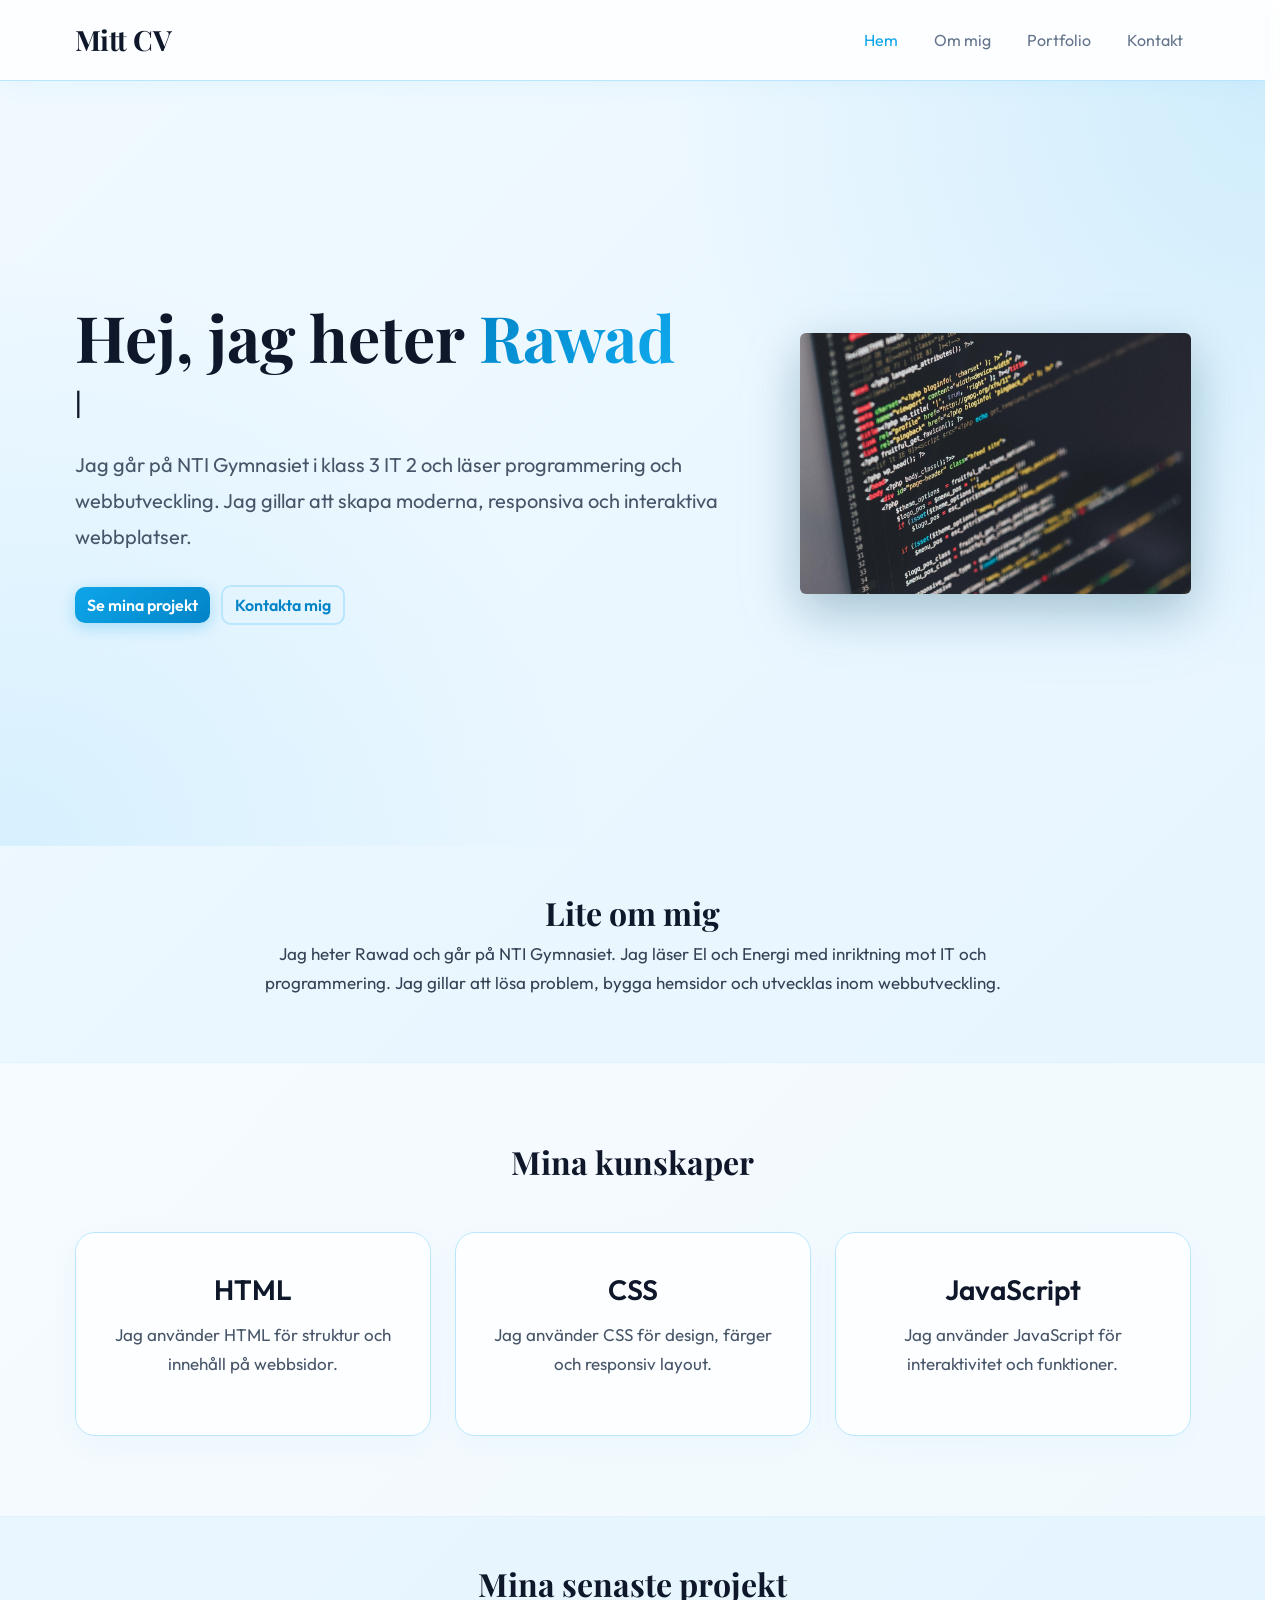
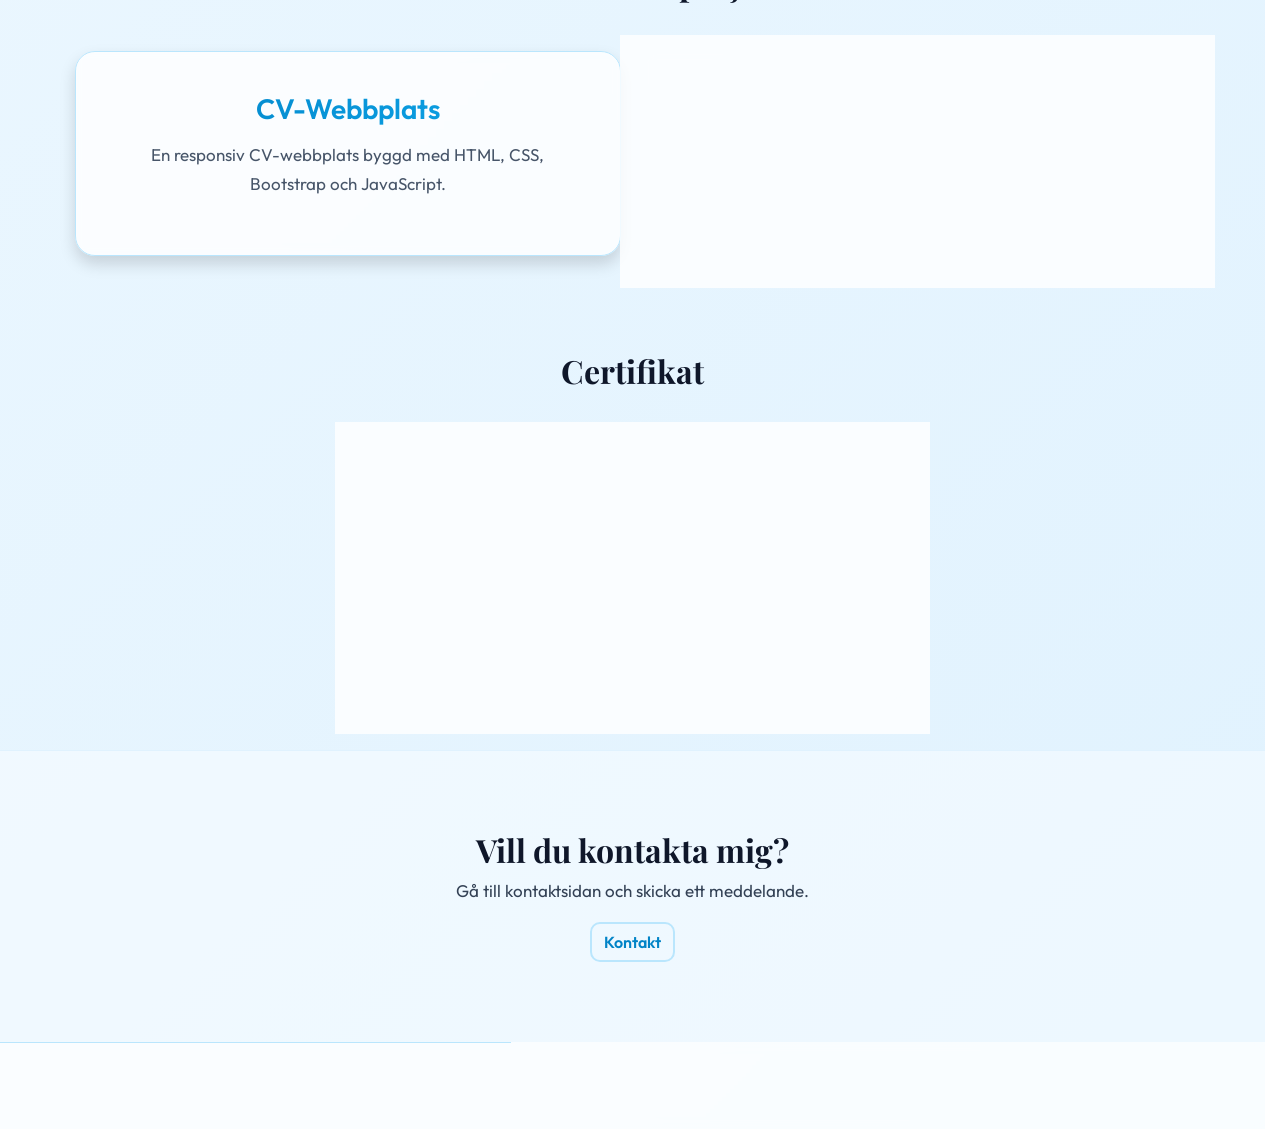
==== index.html @ 8883fb34 "Add files via upload" ====
<!DOCTYPE html>
<html lang="sv">
<head>
    <meta charset="UTF-8">
    <meta name="viewport" content="width=device-width, initial-scale=1.0">
    <title>Rawad | CV</title>
    <link rel="stylesheet" href="css/style.css">
    <link href="https://cdn.jsdelivr.net/npm/bootstrap@5.3.3/dist/css/bootstrap.min.css" rel="stylesheet">
</head>

<body>

<nav class="navbar navbar-expand-lg navbar-dark">
    <div class="container">
        <a class="navbar-brand" href="index.html">Mitt CV</a>

        <button class="navbar-toggler" type="button" data-bs-toggle="collapse" data-bs-target="#navbarNav">
            <span class="navbar-toggler-icon"></span>
        </button>

        <div class="collapse navbar-collapse" id="navbarNav">
            <ul class="navbar-nav ms-auto">
                <li class="nav-item"><a class="nav-link active" href="index.html">Hem</a></li>
                <li class="nav-item"><a class="nav-link" href="about.html">Om mig</a></li>
                <li class="nav-item"><a class="nav-link" href="portfolio.html">Portfolio</a></li>
                <li class="nav-item"><a class="nav-link" href="contact.html">Kontakt</a></li>
            </ul>
        </div>
    </div>
</nav>

<section class="hero">
    <div class="container">
        <div class="hero-content">

            <div class="hero-text">
                <h1>Hej, jag heter <span class="neon-name">Rawad</span></h1>

                <h2 class="typing-text">
                    <span id="typing"></span><span class="cursor">|</span>
                </h2>

                <p>
                    Jag går på NTI Gymnasiet i klass 3 IT 2 och läser programmering
                    och webbutveckling. Jag gillar att skapa moderna, responsiva och
                    interaktiva webbplatser.
                </p>

                <a href="portfolio.html" class="btn btn-primary">Se mina projekt</a>
                <a href="contact.html" class="btn btn-outline-dark ms-2">Kontakta mig</a>
            </div>

            <div class="hero-image">
                <img src="images/code.jpg" alt="Programmering illustration" class="rounded shadow-lg">
            </div>

        </div>
    </div>
</section>

<section class="container py-5">
    <div class="row justify-content-center text-center">
        <div class="col-md-8">
            <h2>Lite om mig</h2>
            <p>
                Jag heter Rawad och går på NTI Gymnasiet. Jag läser El och Energi
                med inriktning mot IT och programmering. Jag gillar att lösa problem,
                bygga hemsidor och utvecklas inom webbutveckling.
            </p>
        </div>
    </div>
</section>

<section class="skills">
    <div class="container">
        <h2>Mina kunskaper</h2>

        <div class="row g-4">
            <div class="col-md-4">
                <div class="skill-card">
                    <h3>HTML</h3>
                    <p>Jag använder HTML för struktur och innehåll på webbsidor.</p>
                </div>
            </div>

            <div class="col-md-4">
                <div class="skill-card">
                    <h3>CSS</h3>
                    <p>Jag använder CSS för design, färger och responsiv layout.</p>
                </div>
            </div>

            <div class="col-md-4">
                <div class="skill-card">
                    <h3>JavaScript</h3>
                    <p>Jag använder JavaScript för interaktivitet och funktioner.</p>
                </div>
            </div>
        </div>
    </div>
</section>

<section class="container py-5">
    <h2 class="text-center mb-5">Mina senaste projekt</h2>

    <div class="row g-4">
        <div class="col-md-6">
            <a href="index.html" style="text-decoration: none; color: inherit;">
                <div class="card shadow h-100 p-4 d-flex justify-content-center text-center">
                    <div class="card-body">
                        <h3 class="gradient-text">CV-Webbplats</h3>
                        <p>En responsiv CV-webbplats byggd med HTML, CSS, Bootstrap och JavaScript.</p>
                    </div>
                </div>
            </a>
        </div>

        <div class="col-md-6">
            <a href="https://www.4capital.se/" target="_blank" style="text-decoration: none; color: inherit;">
                <div class="card shadow h-100 p-4 d-flex justify-content-center text-center">
                    <div class="card-body">
                        <h3 class="gradient-text">4 Capital</h3>
                        <p>Ett APL-projekt där jag arbetade med design, struktur och modernisering av en webbplats.</p>
                    </div>
                </div>
            </a>
        </div>
    </div>
</section>

<section class="container py-5">
    <h2 class="text-center mb-5">Certifikat</h2>

    <div class="row g-4 justify-content-center">
        <div class="col-md-6">
            <div class="card shadow h-100 text-center p-4">
                <img src="images/certifkat.png" class="certificate-img mx-auto" alt="CCST IT Support" loading="lazy">
                <h4>Cisco Certified Support Technician IT Support</h4>
                <p>(CCST IT Support)</p>
            </div>
        </div>
    </div>
</section>

<section class="contact-box">
    <div class="container text-center">
        <h2>Vill du kontakta mig?</h2>
        <p>Gå till kontaktsidan och skicka ett meddelande.</p>
        <a href="contact.html" class="btn btn-dark">Kontakt</a>
    </div>
</section>

<footer>
    <p>© 2026 Rawad Alhaj</p>
</footer>

<script src="js/script.js"></script>
<script src="https://cdn.jsdelivr.net/npm/bootstrap@5.3.3/dist/js/bootstrap.bundle.min.js"></script>

</body>
</html>
---- css/style.css ----
@import url('https://fonts.googleapis.com/css2?family=Outfit:wght@300;400;500;600;700&family=Playfair+Display:wght@400;600;700&display=swap');

* {
    box-sizing: border-box;
}

html,
body {
    margin: 0;
    min-height: 100vh;
    display: flex;
    flex-direction: column;
    scrollbar-gutter: stable;
    background: linear-gradient(135deg, #f0f9ff 0%, #e0f2fe 100%) !important; /* Light blue gradient background */
    color: #334155 !important;
    font-family: 'Outfit', sans-serif !important;
}

/* NAVBAR */
.navbar {
    min-height: 80px;
    padding: 0 !important;
    background: rgba(255, 255, 255, 0.85) !important;
    backdrop-filter: blur(12px);
    border-bottom: 1px solid #bae6fd;
    box-shadow: 0 4px 20px rgba(14, 165, 233, 0.05);
}

.navbar .container {
    min-height: 80px;
}

.navbar-brand {
    font-size: 28px !important;
    font-weight: 700;
    color: #0f172a !important; /* Dark Slate */
    font-family: 'Playfair Display', serif !important;
    letter-spacing: -0.5px;
}

.nav-link {
    font-size: 16px !important;
    color: #64748b !important; /* Slate 500 */
    font-weight: 500;
    margin-left: 20px;
    transition: color 0.3s ease;
}

.nav-link:hover,
.nav-link.active {
    color: #0ea5e9 !important; /* Sky Blue primary */
}

/* BACKGROUND FIX */
section,
.container,
.row,
.col-md-4,
.col-md-5,
.col-md-6,
.col-md-7,
.col-md-8,
div {
    background-color: transparent;
}

/* HERO */
.hero {
    min-height: 85vh;
    padding: 100px 20px;
    display: flex;
    align-items: center;
    background: 
        radial-gradient(circle at top right, rgba(14, 165, 233, 0.12), transparent 40%),
        radial-gradient(circle at bottom left, rgba(56, 189, 248, 0.12), transparent 40%),
        transparent !important;
}

.hero-content {
    display: flex;
    align-items: center;
    justify-content: space-between;
    gap: 45px;
    width: 100%;
}

.hero-text {
    max-width: 680px;
    animation: slideIn 1s ease;
}

.hero-text h1 {
    font-size: 64px;
    font-weight: 700;
    color: #0f172a;
    font-family: 'Playfair Display', serif !important;
    line-height: 1.1;
    margin-bottom: 15px;
}

.hero-text p {
    font-size: 20px;
    line-height: 1.8;
    color: #475569;
    margin-bottom: 30px;
}

.neon-name {
    background: linear-gradient(135deg, #0284c7, #0ea5e9, #38bdf8);
    background-size: 200% auto;
    -webkit-background-clip: text;
    -webkit-text-fill-color: transparent;
    animation: shine 4s linear infinite;
    font-weight: 700;
}

.gradient-text {
    background: linear-gradient(135deg, #0284c7, #0ea5e9, #38bdf8);
    background-size: 200% auto;
    -webkit-background-clip: text;
    -webkit-text-fill-color: transparent;
    animation: shine 4s linear infinite;
}

.typing-text {
    color: #0284c7 !important;
    min-height: 35px;
    font-size: 26px;
    margin-bottom: 25px;
    font-weight: 500;
}

.cursor {
    color: #0f172a;
    animation: blink 0.7s infinite;
}

.hero-image img {
    width: 100%;
    max-width: 580px;
    border-radius: 20px;
    filter: drop-shadow(0 20px 30px rgba(14, 165, 233, 0.15));
    animation: float 4s ease-in-out infinite;
}

/* PAGE HEADER */
.page-header {
    padding: 100px 20px 80px;
    text-align: center;
    background: 
        radial-gradient(circle at center, rgba(14, 165, 233, 0.08), transparent 50%),
        transparent !important;
    border-bottom: 1px solid #bae6fd;
}

.page-header h1 {
    font-size: 56px;
    font-weight: 700;
    color: #0f172a;
    font-family: 'Playfair Display', serif !important;
    margin-bottom: 15px;
}

.page-header p {
    color: #64748b;
    font-size: 20px;
}

/* RUBRIKER */
h1, h2, h3, h4 {
    color: #0f172a !important;
}

h2 {
    font-size: 40px;
    font-weight: 700 !important;
    font-family: 'Playfair Display', serif !important;
    margin-bottom: 25px;
}

p, label {
    font-size: 17px;
    line-height: 1.7;
}

/* SKILLS */
.skills {
    padding: 80px 20px;
    background: rgba(255, 255, 255, 0.5) !important;
    border-top: 1px solid #e0f2fe;
    border-bottom: 1px solid #e0f2fe;
}

.skills h2 {
    text-align: center;
    margin-bottom: 50px;
}

/* CARDS */
.skill-card,
.card,
.contact-form {
    background: rgba(255, 255, 255, 0.8) !important;
    backdrop-filter: blur(5px);
    color: #475569 !important;
    border: 1px solid #bae6fd !important;
    border-radius: 20px !important;
    box-shadow: 0 10px 30px rgba(14, 165, 233, 0.04);
    transition: all 0.4s cubic-bezier(0.16, 1, 0.3, 1);
}

.skill-card {
    padding: 40px 30px;
    text-align: center;
    height: 100%;
}

.skill-card:hover,
.card:hover,
.contact-form:hover {
    transform: translateY(-10px);
    box-shadow: 0 20px 40px rgba(14, 165, 233, 0.12);
    border-color: #38bdf8 !important;
}

.card-body {
    padding: 30px;
}

.card h3,
.card h4,
.skill-card h3 {
    color: #0f172a !important;
    font-weight: 600;
    margin-bottom: 15px;
}

.card-img-top {
    height: 240px;
    object-fit: cover;
    border-bottom: 1px solid #bae6fd;
    border-radius: 20px 20px 0 0 !important;
}

.certificate-img {
    height: 100px;
    object-fit: contain;
    margin-bottom: 25px;
}

/* CONTACT */
.contact-box {
    background: rgba(255, 255, 255, 0.4) !important;
    padding: 80px 20px;
    border-top: 1px solid #e0f2fe;
}

.contact-form {
    padding: 40px;
}

.form-control {
    background: #f0f9ff !important;
    color: #0f172a !important;
    border: 1px solid #bae6fd !important;
    border-radius: 10px !important;
    padding: 12px 15px;
    font-size: 16px;
}

.form-control:focus {
    background: #ffffff !important;
    border-color: #0ea5e9 !important;
    box-shadow: 0 0 0 4px rgba(14, 165, 233, 0.15) !important;
}

.form-label {
    font-weight: 500;
    color: #334155 !important;
    margin-bottom: 8px;
}

/* BUTTONS */
.btn {
    padding: 12px 28px;
    border-radius: 10px !important;
    font-weight: 600 !important;
    font-size: 16px;
    transition: all 0.3s ease;
}

.btn-primary {
    background: linear-gradient(135deg, #0ea5e9, #0284c7) !important;
    border: none !important;
    color: #ffffff !important;
    box-shadow: 0 4px 15px rgba(14, 165, 233, 0.3);
}

.btn-primary:hover {
    transform: translateY(-2px);
    box-shadow: 0 8px 25px rgba(14, 165, 233, 0.5);
}

.btn-outline-dark,
.btn-dark {
    background: transparent !important;
    color: #0284c7 !important;
    border: 2px solid #bae6fd !important;
}

.btn-outline-dark:hover,
.btn-dark:hover {
    background: #e0f2fe !important;
    color: #0284c7 !important;
    border-color: #7dd3fc !important;
}

/* FOOTER */
footer {
    margin-top: auto;
    background: rgba(255, 255, 255, 0.8) !important;
    backdrop-filter: blur(5px);
    color: #64748b !important;
    text-align: center;
    padding: 30px;
    border-top: 1px solid #bae6fd;
}

footer p {
    margin: 0;
    font-size: 15px;
}

/* ANIMATIONER */
@keyframes shine {
    to {
        background-position: 200% center;
    }
}

@keyframes float {
    0% { transform: translateY(0); }
    50% { transform: translateY(-15px); }
    100% { transform: translateY(0); }
}

@keyframes slideIn {
    from { opacity: 0; transform: translateX(-30px); }
    to { opacity: 1; transform: translateX(0); }
}

@keyframes blink {
    50% { opacity: 0; }
}

/* MOBIL */
@media (max-width: 992px) {
    .hero {
        padding: 60px 20px;
    }

    .hero-content {
        flex-direction: column;
        text-align: center;
    }

    .hero-text h1 {
        font-size: 42px;
    }

    .typing-text {
        font-size: 20px;
    }

    .page-header h1 {
        font-size: 42px;
    }

    .hero-text p {
        font-size: 18px;
    }

    .hero-image img {
        max-width: 300px;
        margin-top: 30px;
    }
}
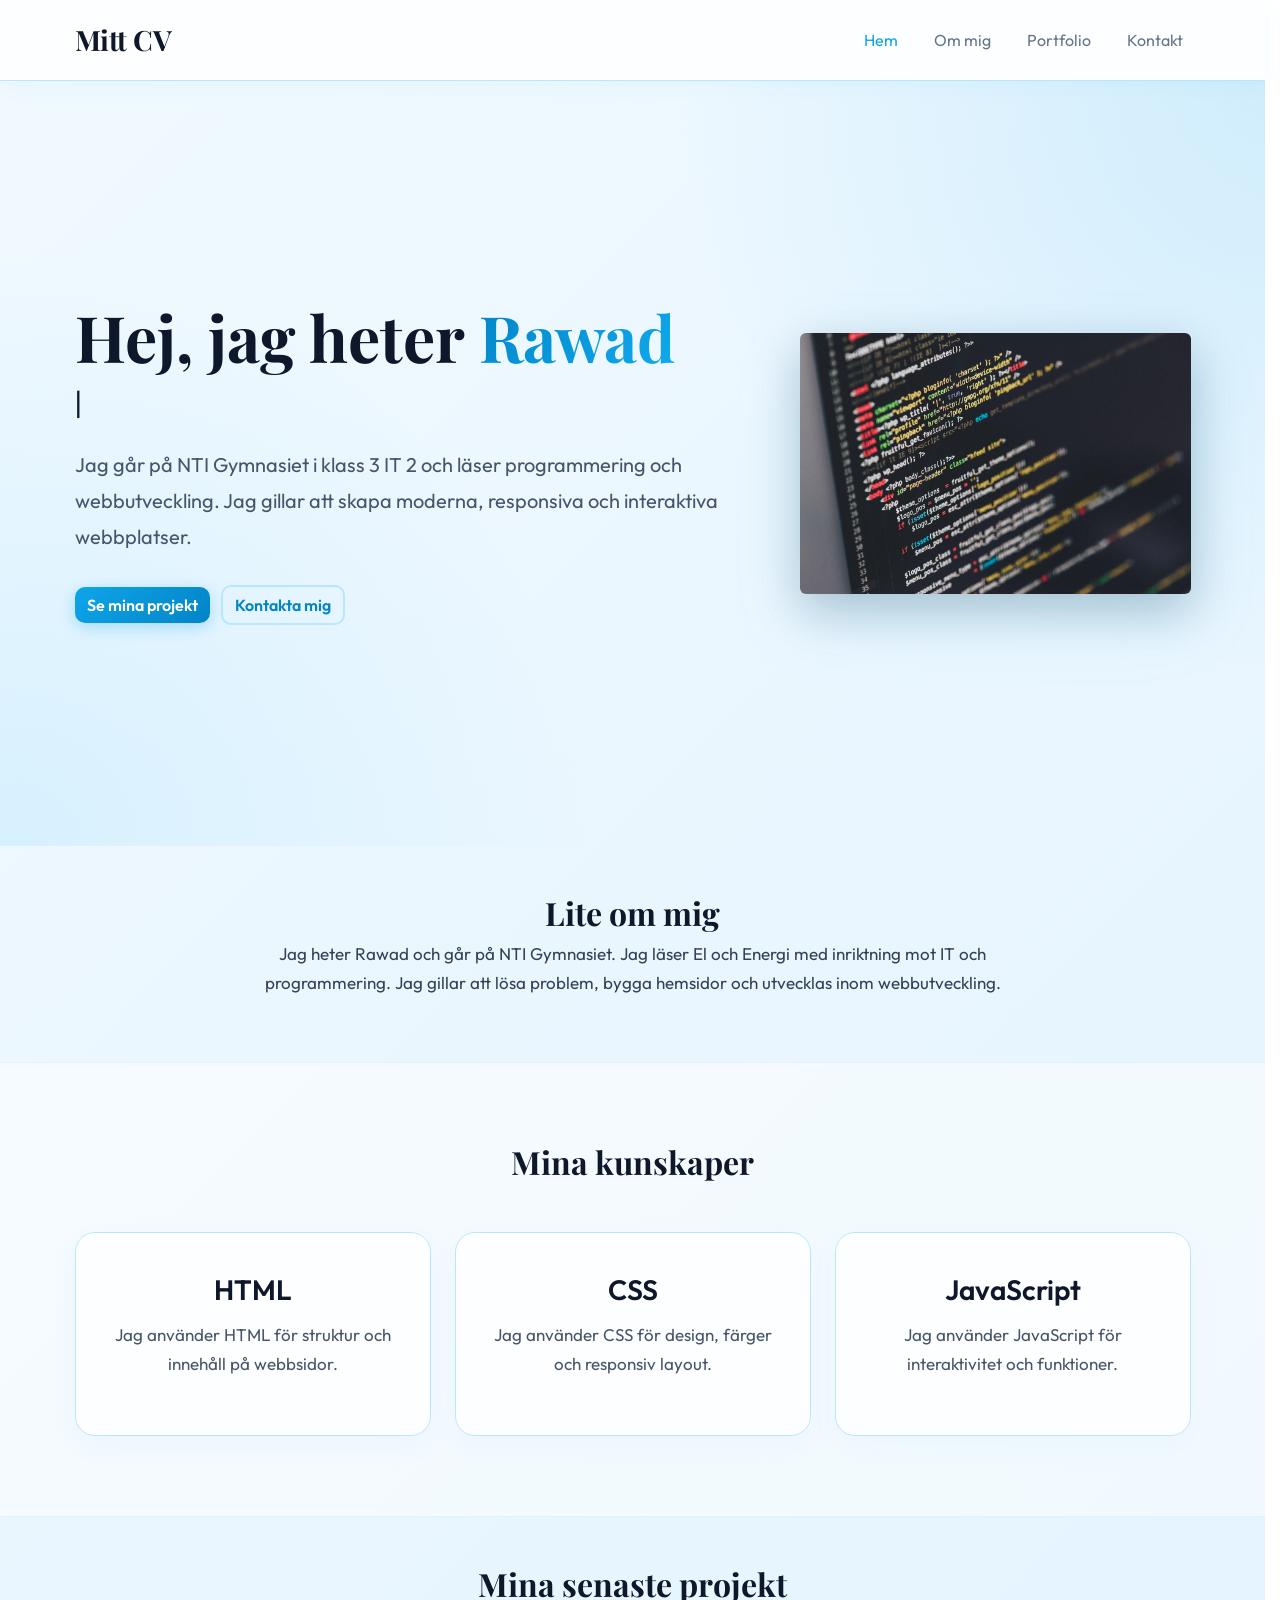
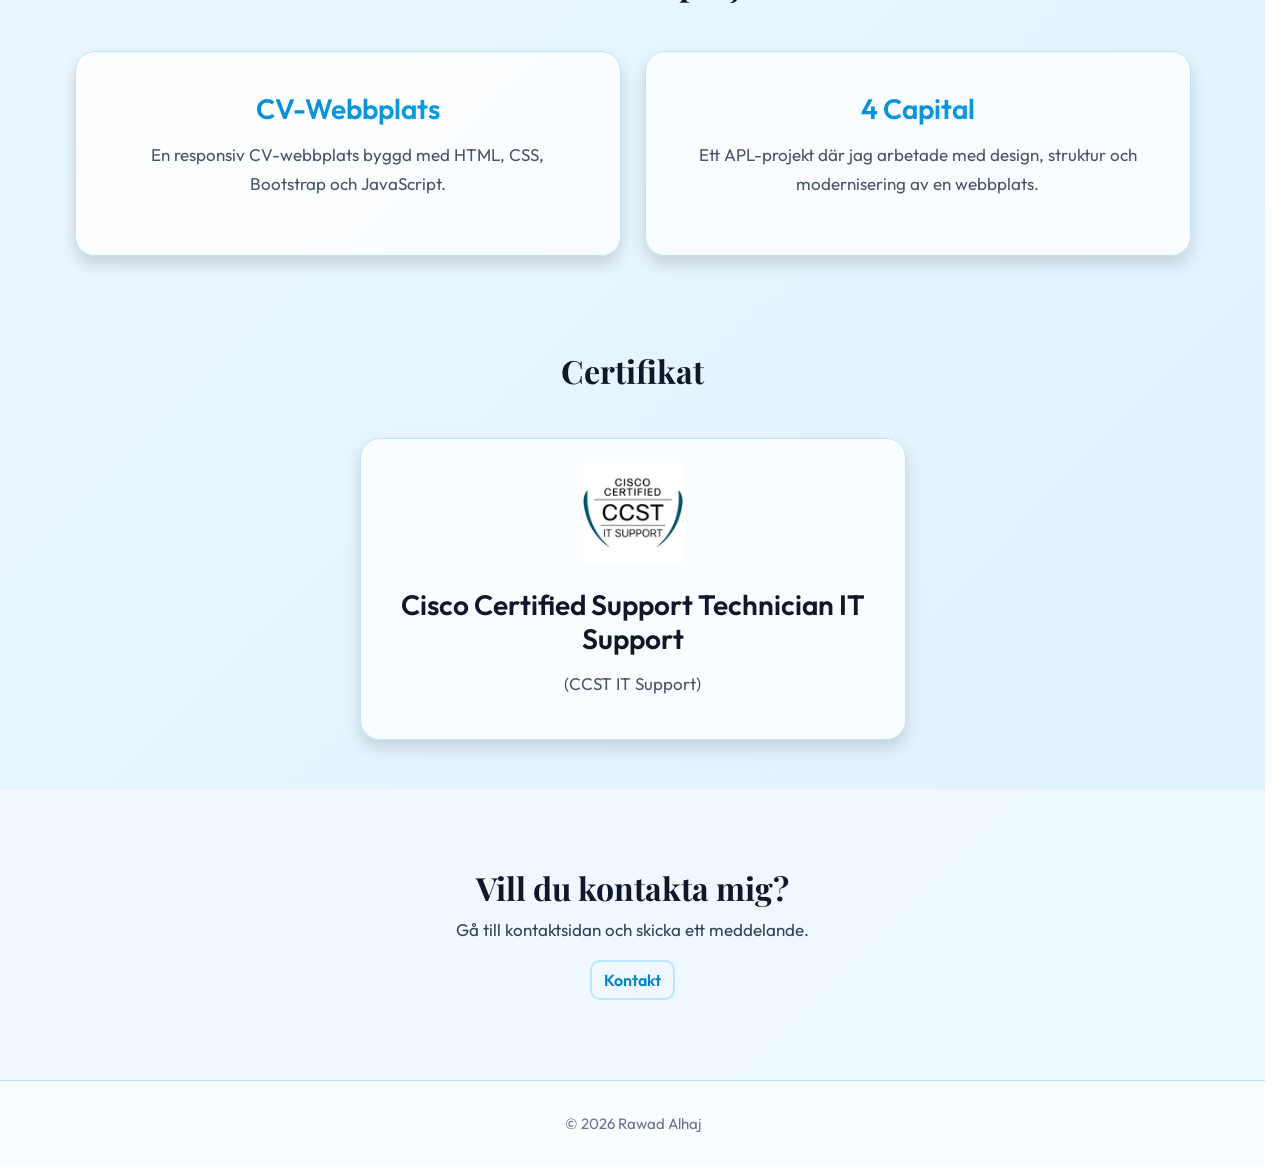
==== commit 893e01c2: "Add files via upload" ====
--- a/index.html
+++ b/index.html
@@ -135,7 +135,7 @@
         <div class="col-md-6">
             <div class="card shadow h-100 text-center p-4">
                 <img src="images/certifkat.png" class="certificate-img mx-auto" alt="CCST IT Support" loading="lazy">
-                <h4>Cisco Certified Support Technician IT Support</h4>
+                <h3>Cisco Certified Support Technician IT Support</h3>
                 <p>(CCST IT Support)</p>
             </div>
         </div>
